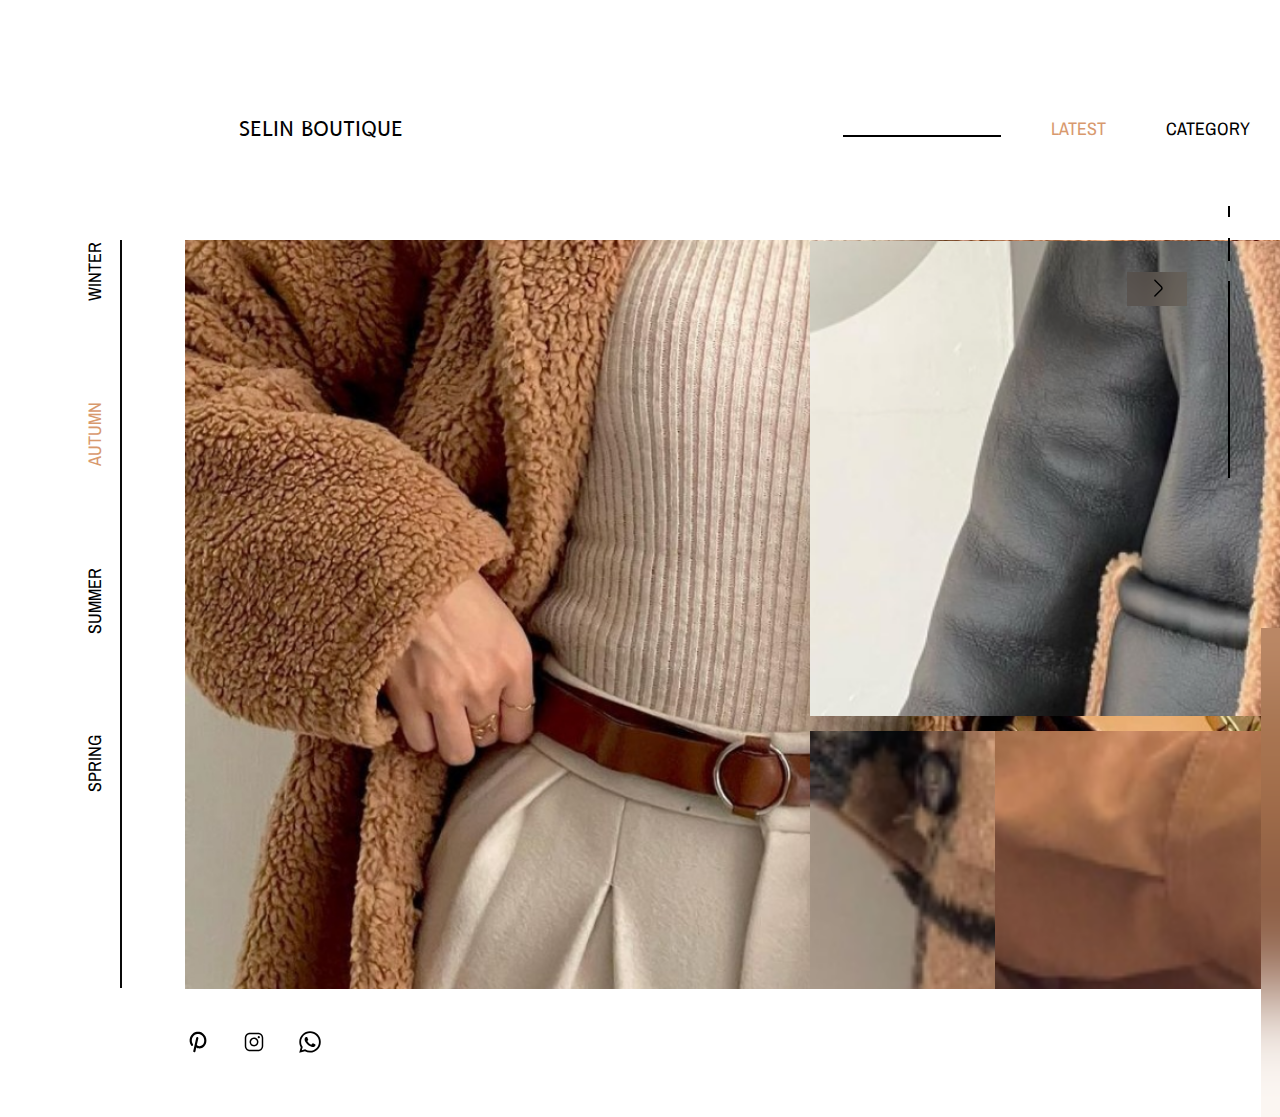
==== autumn.html @ d255d5c9 "autumn düzenleme" ====
<!DOCTYPE html>
<html>
  <head>
    <meta charset="utf-8" />
    <meta name="viewport" content="initial-scale=1, width=device-width" />

    <link rel="stylesheet" href="/css/autumn.css" />
    <link
      rel="stylesheet"
      href="https://fonts.googleapis.com/css2?family=Archivo Narrow:wght@400&display=swap"
    />
    <link
      rel="stylesheet"
      href="https://fonts.googleapis.com/css2?family=B612:wght@400&display=swap"
    />
  </head>
  <body>
    <div class="autumn">
      <div class="head">
        <nav class="text">
          <a class="latest">Latest</a>
          <a class="category">Category</a>
          <a class="offers">Offers</a>
        </nav>
        <button class="icons">
          <img class="icons-child" alt="" src="/assets/autumn/group-1.svg" />

          <img class="icons-item" alt="" src="/assets/autumn/group-2.svg" />
        </button>
        <img class="head-child" alt="" src="/assets/autumn/line-2@2x.png" />
      </div>
      <div class="fasl">
        <img class="fasl-child" alt="" src="/assets/autumn/line-3.svg" />

        <div class="summer-parent">
          <a class="summer" id="summer">Summer</a>
          <a class="spring" id="spring">spring</a>
          <a class="autumn1">autumn</a>
          <a class="winter" id="winter">Winter</a>
        </div>
      </div>
      <img
        class="screenshot-20230114-201504-ins-icon"
        alt=""
        src="/assets/autumn/screenshot-20230114-201504-instagram@2x.png"
      />

      <img
        class="screenshot-20230114-201744-ins-icon"
        alt=""
        src="/assets/autumn/screenshot-20230114-201744-instagram@2x.png"
      />

      <img
        class="screenshot-20230114-202808-ins-icon"
        alt=""
        src="/assets/autumn/screenshot-20230114-202808-instagram@2x.png"
      />

      <img
        class="screenshot-20230114-202012-ins-icon"
        alt=""
        src="/assets/autumn/screenshot-20230114-202012-instagram@2x.png"
      />

      <div class="date">
        <img class="date-child" alt="" src="/assets/autumn/line-4@2x.png" />

        <img class="date-item" alt="" src="/assets/autumn/line-5@2x.png" />

        <img class="date-inner" alt="" src="/assets/autumn/line-6@2x.png" />

        <input class="sep-2022" type="text" />
      </div>
      <div class="links">
        <button class="phinstagram-logo">
          <img class="vector-icon" alt="" src="/assets/autumn/vector.svg" />
        </button>
        <button class="icbaseline-whatsapp">
          <img class="vector-icon1" alt="" src="/assets/autumn/vector1.svg" />
        </button>
        <button class="phpinterest-logo-bold">
          <img class="vector-icon2" alt="" src="/assets/autumn/vector2.svg" />
        </button>
      </div>
      <div class="winter-collecction">
        <p class="we-all-need">
          We all need some fashion inspiration to accept ourselves and dress up
          in clothes that express our personality.
        </p>
        <h1 class="autumn-collection">
          <p class="collection">Autumn</p>
          <p class="collection">COLLECTION</p>
        </h1>
        <div class="explore-parent">
          <a class="explore">Explore</a>
          <button class="arrow-right">
            <button class="vuesaxoutlinearrow-right">
              <img
                class="arrow-right-icon"
                alt=""
                src="/assets/autumn/arrowright.svg"
              />
            </button>
          </button>
        </div>
      </div>
      <div class="trends">
        <section class="trends-child"></section>
        <div class="screenshot-20230114-201550-ins-parent">
          <img
            class="screenshot-20230114-201550-ins-icon"
            alt=""
            src="/assets/autumn/screenshot-20230114-201550-instagram@2x.png"
          />

          <img
            class="screenshot-20230114-201631-ins-icon"
            alt=""
            src="/assets/autumn/screenshot-20230114-201631-instagram@2x.png"
          />

          <img
            class="screenshot-20230114-202733-ins-icon"
            alt=""
            src="/assets/autumn/screenshot-20230114-202733-instagram@2x.png"
          />
        </div>
        <p class="many-desktop-publishing">
          Many desktop publishing packages and web page sites still in their
          infancy.Many desktop publishing packages and web page and a search for
          'lorem ipsum' will uncover many web sites still in their infancy.
        </p>
        <h2 class="trends1">Trends</h2>
        <div class="more-parent">
          <a class="more">More</a>
          <button class="arrow-right1">
            <button class="vuesaxoutlinearrow-right">
              <img
                class="vuesaxoutlinearrow-right-icon"
                alt=""
                src="/assets/autumn/arrowright1.svg"
              />
            </button>
          </button>
        </div>
      </div>
      <button class="arrow">
        <div class="arrow-child"></div>
        <button class="arrow-right2">
          <img
            class="vuesaxoutlinearrow-right-icon"
            alt=""
            src="/assets/autumn/vuesaxoutlinearrowright.svg"
          />
        </button>
      </button>
      <div class="selin-boutique-parent">
        <a class="selin-boutique">SELIN BOUTIQUE</a>
        <a class="boutique-symbol-of-corset-on-h"> </a>
      </div>
    </div>

    <script>
      var summer = document.getElementById("summer");
      if (summer) {
        summer.addEventListener("click", function (e) {
          // Please sync "summer" to the project
        });
      }
      
      var spring = document.getElementById("spring");
      if (spring) {
        spring.addEventListener("click", function (e) {
          // Please sync "spring" to the project
        });
      }
      
      var winter = document.getElementById("winter");
      if (winter) {
        winter.addEventListener("click", function (e) {
          // Please sync "winter" to the project
        });
      }
      </script>
  </body>
</html>
---- css/autumn.css ----
body {
  margin: 0;
  line-height: normal;
}

:root {
  /* fonts */
  --font-b612: B612;
  --font-archivo-narrow: "Archivo Narrow";

  /* font sizes */
  --font-size-lg: 1.13rem;

  /* Colors */
  --color-black: #000;
  --color-gray: rgba(0, 0, 0, 0.6);
  --color-darksalmon-100: #d8996d;
}

.category,
.latest {
  text-decoration: none;
  top: 0;
  text-transform: uppercase;
  display: inline-block;
}
.latest {
  position: absolute;
  left: 0;
  color: var(--color-darksalmon-100);
  width: 3.44rem;
  height: 1.5rem;
}
.category {
  left: 7.19rem;
  color: inherit;
  width: 5.13rem;
}
.category,
.offers,
.text {
  position: absolute;
  height: 1.5rem;
}
.offers {
  text-decoration: none;
  top: 0;
  left: 16.06rem;
  text-transform: uppercase;
  color: inherit;
  display: inline-block;
  width: 3.75rem;
}
.text {
  margin: 0;
  top: 0.75rem;
  left: 13rem;
  width: 19.81rem;
  text-align: left;
  font-size: var(--font-size-lg);
  color: var(--color-black);
  font-family: var(--font-archivo-narrow);
}
.icons,
.icons-child,
.icons-item {
  position: absolute;
  top: 0;
  height: 2.25rem;
}
.icons-child {
  left: 0;
  width: 2.34rem;
}
.icons,
.icons-item {
  left: 4.56rem;
  width: 2.25rem;
}
.icons {
  cursor: pointer;
  border: 0;
  padding: 0;
  background-color: transparent;
  left: 41rem;
  width: 6.81rem;
}
.head-child {
  position: absolute;
  top: 1.94rem;
  left: 0;
  width: 9.88rem;
  height: 0.13rem;
  object-fit: cover;
}
.head {
  position: absolute;
  top: 6.5rem;
  left: 52.69rem;
  width: 100%;
  height: 2.25rem;
}
.fasl-child {
  position: absolute;
  top: 0;
  left: 2.38rem;
  width: 0.13rem;
  height: 46.75rem;
}
.summer {
  position: absolute;
  top: 24.56rem;
  left: 0;
  color: inherit;
  width: 4.25rem;
  cursor: pointer;
}
.autumn1,
.spring,
.summer {
  text-decoration: none;
  text-transform: uppercase;
  display: inline-block;
  height: 1.63rem;
  transform: rotate(-90deg);
  transform-origin: 0 0;
}
.spring {
  position: absolute;
  top: 34.44rem;
  left: 0;
  color: inherit;
  width: 3.63rem;
  cursor: pointer;
}
.autumn1 {
  top: 14.06rem;
  color: var(--color-darksalmon-100);
  width: 4.06rem;
}
.autumn1,
.summer-parent,
.winter {
  position: absolute;
  left: 0;
}
.winter {
  text-decoration: none;
  top: 3.75rem;
  text-transform: uppercase;
  color: inherit;
  display: inline-block;
  width: 3.75rem;
  height: 1.63rem;
  transform: rotate(-90deg);
  transform-origin: 0 0;
  cursor: pointer;
}
.summer-parent {
  top: 0.06rem;
  width: 1.63rem;
  height: 34.44rem;
}
.fasl {
  position: absolute;
  top: 15rem;
  left: 5.13rem;
  width: 2.44rem;
  height: 46.75rem;
}
.screenshot-20230114-201504-ins-icon {
  position: absolute;
  top: 15rem;
  left: 11.56rem;
  width: 100%;
  height: 46.81rem;
  object-fit: cover;
}
.screenshot-20230114-201744-ins-icon {
  position: absolute;
  top: 15.06rem;
  left: 50.63rem;
  width: 100%;
  height: 29.69rem;
  object-fit: cover;
}
.screenshot-20230114-202012-ins-icon,
.screenshot-20230114-202808-ins-icon {
  position: absolute;
  top: 45.69rem;
  left: 50.63rem;
  width: 100%;
  height: 16.13rem;
  object-fit: cover;
}
.screenshot-20230114-202012-ins-icon {
  left: 62.19rem;
}
.date-child,
.date-inner,
.date-item {
  position: absolute;
  top: 7.44rem;
  left: -1.19rem;
  width: 0.13rem;
  height: 12.31rem;
  object-fit: cover;
}
.date-inner,
.date-item {
  top: 21rem;
  height: 1.44rem;
}
.date-inner {
  top: 23.75rem;
  height: 0.69rem;
}
.date,
.sep-2022 {
  position: absolute;
  transform-origin: 0 0;
}
.sep-2022 {
  border: 0;
  font-family: var(--font-archivo-narrow);
  font-size: var(--font-size-lg);
  background-color: transparent;
  top: 0;
  left: 0;
  text-transform: uppercase;
  color: var(--color-black);
  text-align: center;
  display: inline-block;
  width: 5.56rem;
  transform: rotate(90deg);
}
.date {
  top: 37.31rem;
  left: 75.69rem;
  width: 1.5rem;
  height: 24.44rem;
  transform: rotate(180deg);
}
.vector-icon {
  height: 78.13%;
  width: 78.13%;
  top: 10.94%;
  right: 10.94%;
  bottom: 10.94%;
  left: 10.94%;
  max-width: 100%;
  max-height: 100%;
}
.phinstagram-logo,
.vector-icon,
.vector-icon1 {
  position: absolute;
  overflow: hidden;
}
.phinstagram-logo {
  cursor: pointer;
  border: 0;
  padding: 0;
  background-color: transparent;
  top: 0;
  left: 3.5rem;
  width: 1.63rem;
  height: 1.63rem;
}
.vector-icon1 {
  height: 83.33%;
  width: 82.92%;
  top: 8.33%;
  right: 8.54%;
  bottom: 8.33%;
  left: 8.54%;
  max-width: 100%;
  max-height: 100%;
}
.icbaseline-whatsapp {
  cursor: pointer;
  border: 0;
  padding: 0;
  background-color: transparent;
  position: absolute;
  top: 0;
  left: 7rem;
  width: 1.63rem;
  height: 1.63rem;
  overflow: hidden;
}
.vector-icon2 {
  position: absolute;
  height: 84.4%;
  width: 71.88%;
  top: 7.79%;
  right: 14.06%;
  bottom: 7.81%;
  left: 14.06%;
  max-width: 100%;
  overflow: hidden;
  max-height: 100%;
}
.links,
.phpinterest-logo-bold {
  position: absolute;
  height: 1.63rem;
}
.phpinterest-logo-bold {
  cursor: pointer;
  border: 0;
  padding: 0;
  background-color: transparent;
  top: 0;
  left: 0;
  width: 1.63rem;
  overflow: hidden;
}
.links {
  top: 64.31rem;
  left: 11.56rem;
  width: 8.63rem;
}
.we-all-need {
  margin: 0;
  position: absolute;
  top: 8.75rem;
  left: 0;
  color: var(--color-gray);
  display: inline-block;
  width: 19.06rem;
  height: 7.69rem;
}
.collection {
  margin: 0;
}
.autumn-collection,
.explore {
  position: absolute;
  top: 0;
  left: 0;
  text-transform: uppercase;
}
.autumn-collection {
  margin: 0;
  font-size: 3.13rem;
  font-weight: 400;
  font-family: var(--font-b612);
  display: inline-block;
  width: 19.81rem;
  height: 6.88rem;
}
.explore {
  text-decoration: none;
  color: inherit;
  display: flex;
  align-items: center;
  width: 5.5rem;
  height: 2.25rem;
}
.arrow-right-icon,
.vuesaxoutlinearrow-right {
  position: absolute;
  height: 100%;
  width: 100%;
  top: 0;
  bottom: 0;
}
.arrow-right-icon {
  right: 100%;
  left: 20%;
  max-width: 100%;
  overflow: hidden;
  max-height: 100%;
}
.vuesaxoutlinearrow-right {
  cursor: pointer;
  border: 0;
  padding: 0;
  background-color: transparent;
  right: 0;
  left: 1.4rem;
}
.arrow-right,
.explore-parent {
  position: absolute;
  height: 2.48rem;
}
.arrow-right {
  cursor: pointer;
  border: 0;
  padding: 0;
  background-color: transparent;
  top: 0;
  left: 8.13rem;
  width: 2.48rem;
  transform: rotate(90deg);
  transform-origin: 0 0;
}
.explore-parent {
  top: 17.69rem;
  left: 0;
  width: 8.13rem;
  font-size: var(--font-size-lg);
}
.winter-collecction {
  position: absolute;
  top: 15.06rem;
  left: 80.69rem;
  width: 19.81rem;
  height: 20.16rem;
  font-size: 1.44rem;
}
.trends-child {
  position: absolute;
  top: 0;
  left: 0;
  background-color: rgba(216, 153, 109, 0.09);
  backdrop-filter: blur(45.66px);
  width: 21.69rem;
  height: 30.69rem;
}
.screenshot-20230114-201550-ins-icon {
  position: absolute;
  top: 0;
  left: 0;
  width: 7.75rem;
  height: 8.31rem;
  object-fit: cover;
}
.screenshot-20230114-201631-ins-icon,
.screenshot-20230114-202733-ins-icon {
  position: absolute;
  top: 8.94rem;
  left: 0;
  width: 7.75rem;
  height: 8.13rem;
  object-fit: cover;
}
.screenshot-20230114-202733-ins-icon {
  top: 17.69rem;
  height: 8.31rem;
}
.screenshot-20230114-201550-ins-parent {
  position: absolute;
  top: 2.31rem;
  left: 11.94rem;
  width: 7.75rem;
  height: 26rem;
}
.many-desktop-publishing {
  margin: 0;
  position: absolute;
  top: 5.81rem;
  left: 1.88rem;
  color: var(--color-gray);
  display: inline-block;
  width: 8.06rem;
  height: 18.06rem;
}
.more,
.trends1 {
  text-transform: uppercase;
}
.trends1 {
  margin: 0;
  position: absolute;
  top: 2.31rem;
  left: 1.88rem;
  font-size: 1.88rem;
  font-weight: 400;
  font-family: var(--font-b612);
  display: inline-block;
  width: 8.06rem;
}
.more {
  text-decoration: none;
  top: 0;
  left: 0;
  color: inherit;
  display: flex;
  align-items: center;
  width: 2.56rem;
}
.arrow-right1,
.more,
.more-parent {
  position: absolute;
  height: 1.61rem;
}
.arrow-right1 {
  cursor: pointer;
  border: 0;
  padding: 0;
  background-color: transparent;
  top: 0;
  left: 2.88rem;
  width: 1.06rem;
}
.more-parent {
  top: 25.13rem;
  left: 1.88rem;
  width: 3.94rem;
  font-size: 0.94rem;
}
.trends {
  position: absolute;
  top: 39.25rem;
  left: 78.81rem;
  width: 21.69rem;
  height: 30.69rem;
}
.arrow-child {
  position: absolute;
  top: 0;
  left: 0;
  background-color: rgba(65, 28, 2, 0.15);
  backdrop-filter: blur(14.2px);
  width: 3.73rem;
  height: 2.13rem;
}
.vuesaxoutlinearrow-right-icon {
  position: absolute;
  height: 100%;
  width: 100%;
  top: 0;
  right: 0;
  bottom: 0;
  left: 0;
  max-width: 100%;
  overflow: hidden;
  max-height: 100%;
}
.arrow,
.arrow-right2 {
  cursor: pointer;
  border: 0;
  padding: 0;
  background-color: transparent;
  position: absolute;
  top: 17.28rem;
  left: 71.56rem;
  width: 1.56rem;
  height: 1.56rem;
}
.arrow {
  top: 17rem;
  left: 70.44rem;
  width: 3.73rem;
  height: 2.13rem;
}
.selin-boutique {
  text-decoration: none;
  position: absolute;
  top: 2.06rem;
  left: 4.25rem;
  text-transform: uppercase;
  color: inherit;
  display: inline-block;
  width: 17.5rem;
  height: 1.13rem;
}
.boutique-symbol-of-corset-on-h {
  text-decoration: none;
  position: absolute;
  top: 0;
  left: 0;
  width: 3.69rem;
  height: 4.06rem;
  background-image: url(./public/boutiquesymbolofcorsetonhangerinlineart8420ldcopy1@3x.png);
  background-size: cover;
  background-repeat: no-repeat;
  background-position: top;
}
.selin-boutique-parent {
  position: absolute;
  top: 5.19rem;
  left: 10.69rem;
  width: 21.75rem;
  height: 4.06rem;
  font-size: 1.25rem;
  font-family: var(--font-b612);
}
.autumn {
  position: relative;
  background-color: #fff;
  width: 100%;
  height: 69.81rem;
  overflow: hidden;
  text-align: left;
  font-size: var(--font-size-lg);
  color: var(--color-black);
  font-family: var(--font-archivo-narrow);
}
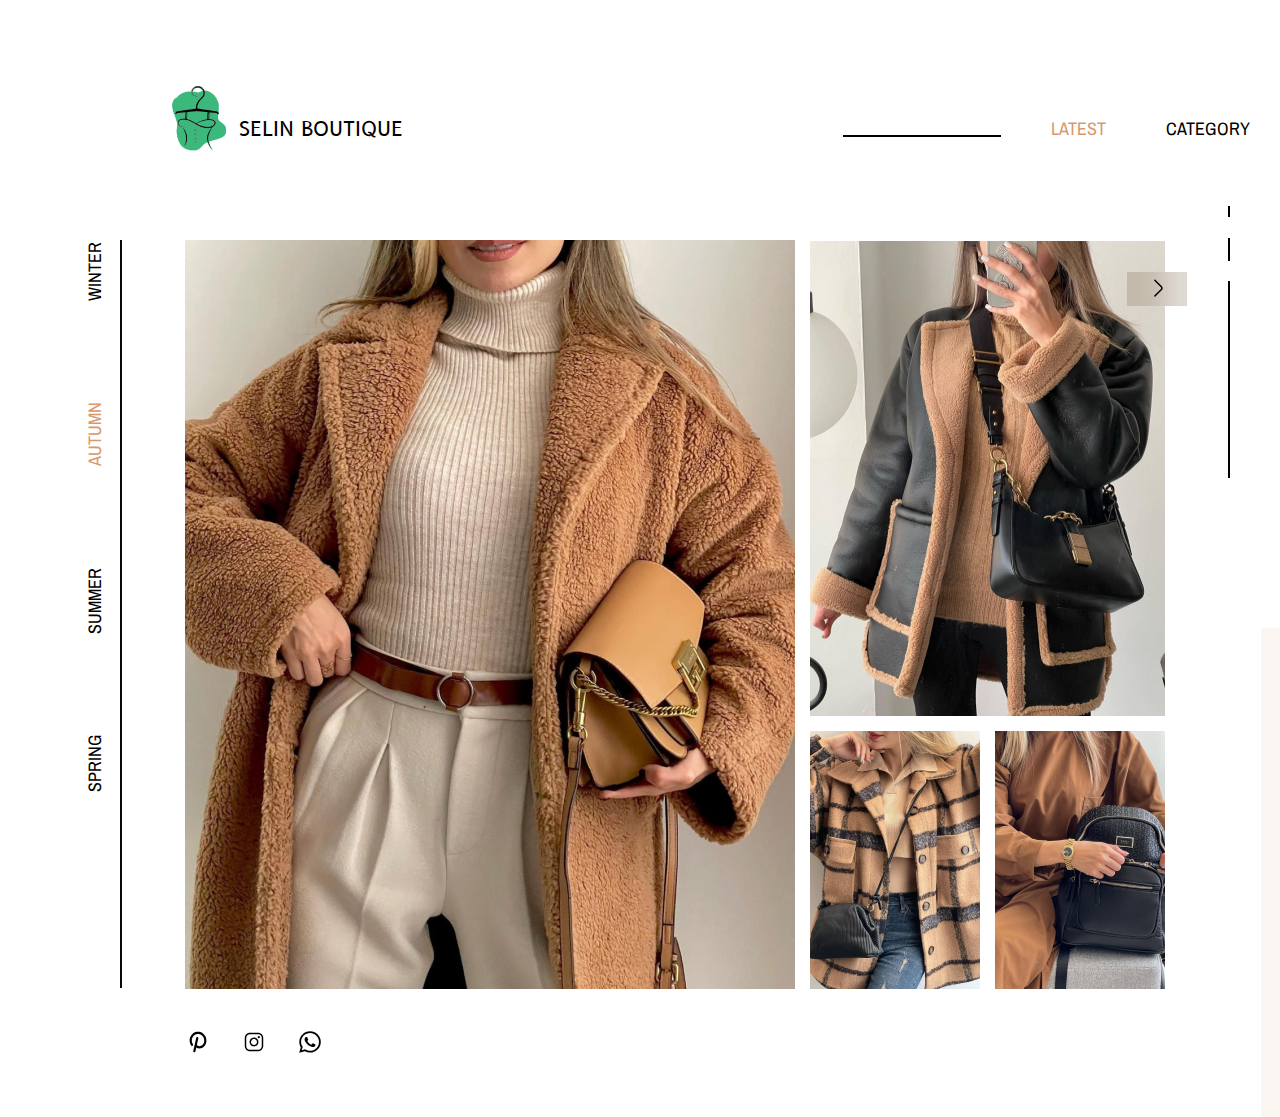
==== commit 9d89966c: "summer social media icon" ====
--- a/autumn.html
+++ b/autumn.html
@@ -156,8 +156,11 @@
         </button>
       </button>
       <div class="selin-boutique-parent">
-        <a class="selin-boutique">SELIN BOUTIQUE</a>
-        <a class="boutique-symbol-of-corset-on-h"> </a>
+        <a class="selin-boutique">SELIN BOUTIQUE</a> <img
+        class="boutique-symbol-of-corset-on-h-icon"
+        alt=""
+        src="./assets/summer/logo.png"
+      />
       </div>
     </div>
 
--- a/css/autumn.css
+++ b/css/autumn.css
@@ -97,7 +97,7 @@
   position: absolute;
   top: 6.5rem;
   left: 52.69rem;
-  width: 100%;
+  width: 47.81rem;
   height: 2.25rem;
 }
 .fasl-child {
@@ -172,7 +172,7 @@
   position: absolute;
   top: 15rem;
   left: 11.56rem;
-  width: 100%;
+  width: 38.13rem;
   height: 46.81rem;
   object-fit: cover;
 }
@@ -180,7 +180,7 @@
   position: absolute;
   top: 15.06rem;
   left: 50.63rem;
-  width: 100%;
+  width: 22.19rem;
   height: 29.69rem;
   object-fit: cover;
 }
@@ -189,7 +189,7 @@
   position: absolute;
   top: 45.69rem;
   left: 50.63rem;
-  width: 100%;
+  width: 10.63rem;
   height: 16.13rem;
   object-fit: cover;
 }
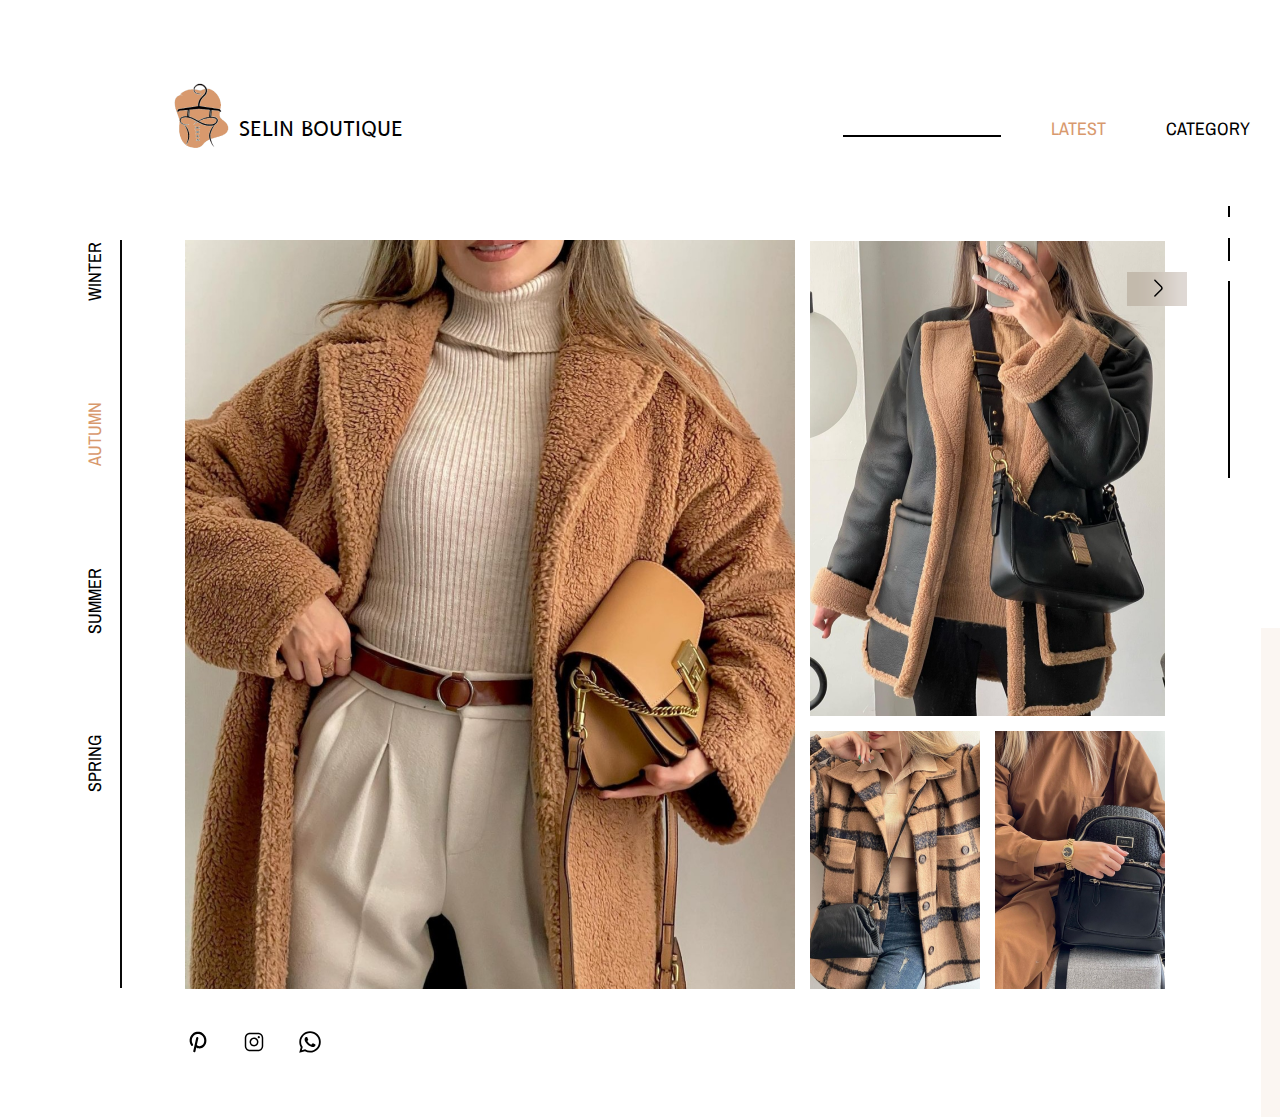
==== commit bc8f56b8: "proje bitti son düzenlemeler için kontol edilecek" ====
--- a/autumn.html
+++ b/autumn.html
@@ -159,7 +159,7 @@
         <a class="selin-boutique">SELIN BOUTIQUE</a> <img
         class="boutique-symbol-of-corset-on-h-icon"
         alt=""
-        src="./assets/summer/logo.png"
+        src="./assets/autumn/boutique-symbol-of-corset-on-hanger-in-line-art-8420ld copy 1.png"
       />
       </div>
     </div>
